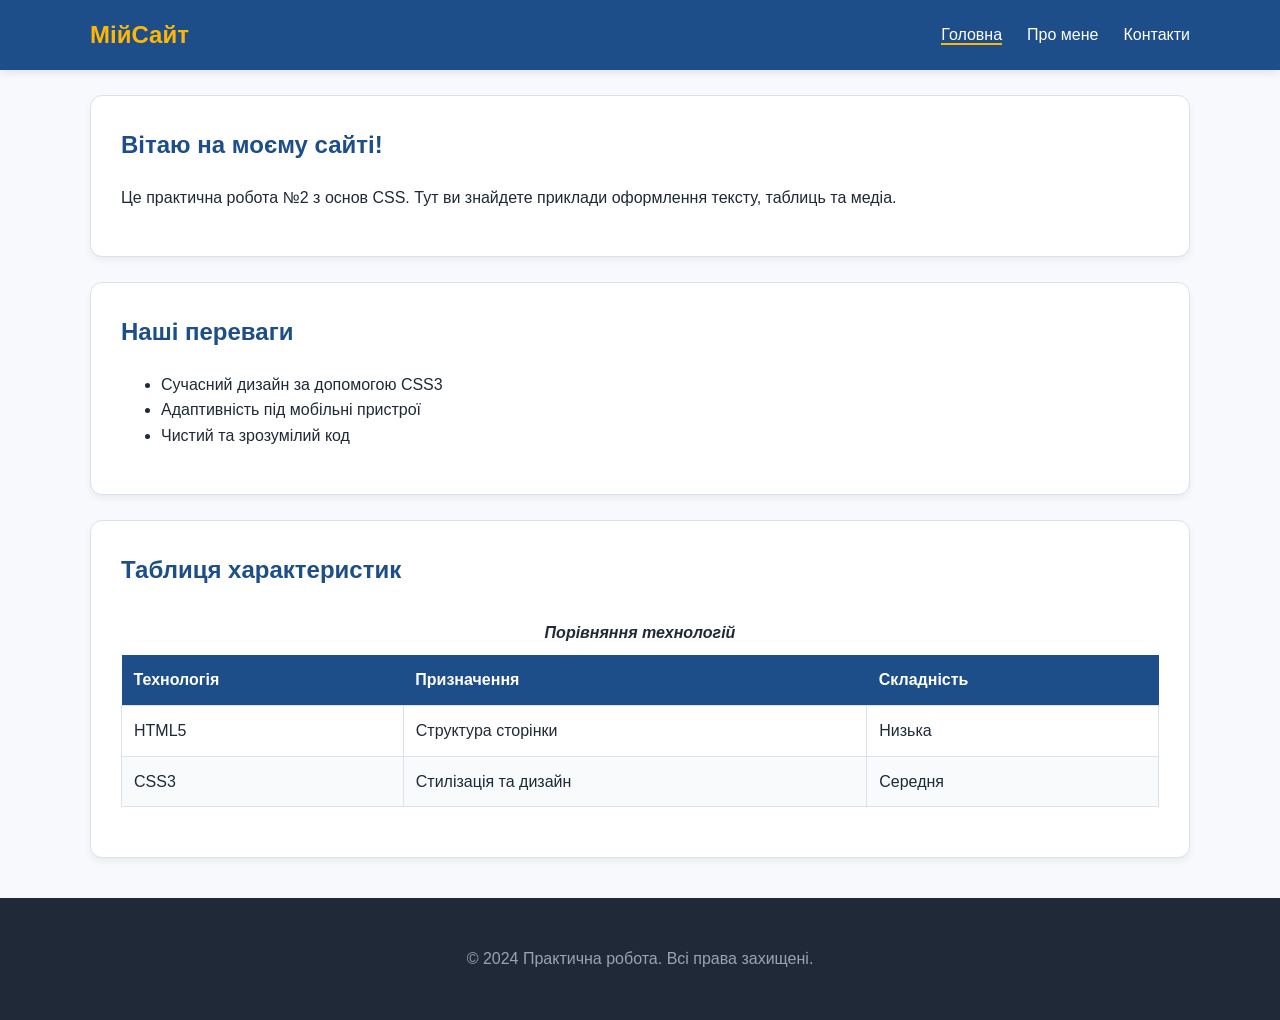
==== lab2/index.html @ a09e98dc "Add files via upload" ====
<!DOCTYPE html>
<html lang="uk">
<head>
    <meta charset="UTF-8">
    <meta name="viewport" content="width=device-width, initial-scale=1.0">
    <title>Мій Проєкт - Головна</title>
    <link rel="stylesheet" href="./styles/style.css">
    <link rel="stylesheet" href="./styles/responsive.css">
</head>
<body>
    <header class="site-header">
        <div class="container header-flex">
            <div class="logo">МійСайт</div>
            <nav>
                <ul class="nav-list">
                    <li><a href="index.html" class="active">Головна</a></li>
                    <li><a href="pages/about.html">Про мене</a></li>
                    <li><a href="pages/contact.html">Контакти</a></li>
                </ul>
            </nav>
        </div>
    </header>

    <main class="container">
        <section class="hero-card">
            <h1>Вітаю на моєму сайті!</h1>
            <p>Це практична робота №2 з основ CSS. Тут ви знайдете приклади оформлення тексту, таблиць та медіа.</p>
        </section>

        <section>
            <h2>Наші переваги</h2>
            <ul>
                <li>Сучасний дизайн за допомогою CSS3</li>
                <li>Адаптивність під мобільні пристрої</li>
                <li>Чистий та зрозумілий код</li>
            </ul>
        </section>

        <section>
            <h2>Таблиця характеристик</h2>
            <table>
                <caption>Порівняння технологій</caption>
                <thead>
                    <tr>
                        <th>Технологія</th>
                        <th>Призначення</th>
                        <th>Складність</th>
                    </tr>
                </thead>
                <tbody>
                    <tr>
                        <td>HTML5</td>
                        <td>Структура сторінки</td>
                        <td>Низька</td>
                    </tr>
                    <tr>
                        <td>CSS3</td>
                        <td>Стилізація та дизайн</td>
                        <td>Середня</td>
                    </tr>
                </tbody>
            </table>
        </section>
    </main>

    <footer class="site-footer">
        <div class="container">
            <p>&copy; 2024 Практична робота. Всі права захищені.</p>
        </div>
    </footer>
</body>
</html>
---- lab2/styles/style.css ----
/* =========================================
   1. ГЛОБАЛЬНІ ЗМІННІ ТА СКИНУТТЯ СТИЛІВ
   ========================================= */
:root {
    --color-primary: #1d4e89;      /* Основний синій */
    --color-accent: #ffb703;       /* Акцентний жовтий */
    --color-bg: #f7f9fc;           /* Світлий фон сторінки */
    --color-surface: #ffffff;      /* Білий фон для карток */
    --color-text: #1f2937;         /* Темно-сірий текст */
    --color-border: #d9e2ec;       /* Колір рамок */
    --shadow: 0 4px 6px rgba(0, 0, 0, 0.05);
    --transition: all 0.3s ease;
}

* {
    box-sizing: border-box; /* Блокова модель (пункт 5.2) */
}

body {
    margin: 0;
    font-family: 'Segoe UI', Roboto, Helvetica, Arial, sans-serif;
    line-height: 1.6;
    color: var(--color-text);
    background-color: var(--color-bg);
}

.container {
    width: min(1100px, calc(100% - 32px));
    margin: 0 auto; /* Центрування контенту */
}

/* =========================================
   2. ШАПКА ТА НАВІГАЦІЯ (Flexbox №1)
   ========================================= */
.site-header {
    background-color: var(--color-primary);
    color: white;
    padding: 1rem 0;
    box-shadow: 0 2px 10px rgba(0,0,0,0.1);
}

.header-flex {
    display: flex;
    justify-content: space-between;
    align-items: center;
}

.logo {
    font-size: 1.5rem;
    font-weight: bold;
    color: var(--color-accent);
}

.nav-list {
    display: flex; /* Flexbox для меню (пункт 5.3) */
    list-style: none;
    gap: 25px;
    margin: 0;
    padding: 0;
}

.nav-list a {
    color: white;
    text-decoration: none;
    font-weight: 500;
    transition: var(--transition);
}

.nav-list a:hover {
    color: var(--color-accent);
}

.nav-list a.active {
    border-bottom: 2px solid var(--color-accent);
}

/* =========================================
   3. ОСНОВНИЙ КОНТЕНТ ТА КАРТКИ
   ========================================= */
section {
    background: var(--color-surface);
    padding: 30px;
    margin: 25px 0;
    border-radius: 12px;
    border: 1px solid var(--color-border);
    box-shadow: var(--shadow);
}

h1, h2, h3 {
    color: var(--color-primary);
    margin-top: 0;
}

p {
    margin-bottom: 1rem;
}

/* Стилізація зображень та медіа */
img, video {
    max-width: 100%;
    height: auto;
    border-radius: 8px;
    display: block;
    margin: 15px 0;
}

/* =========================================
   4. ТАБЛИЦІ ТА СПИСКИ (Пункт 5.4)
   ========================================= */
table {
    width: 100%;
    border-collapse: collapse;
    margin: 20px 0;
    background: white;
}

table caption {
    padding: 10px;
    font-weight: bold;
    font-style: italic;
}

th {
    background-color: var(--color-primary);
    color: white;
    padding: 12px;
    text-align: left;
}

td {
    padding: 12px;
    border: 1px solid var(--color-border);
}

tr:nth-child(even) {
    background-color: #f8fafc; /* Зебра-стиль для таблиці */
}

/* =========================================
   5. ФОРМИ (Пункт 5.6)
   ========================================= */
.form-group {
    margin-bottom: 15px;
}

label {
    display: block;
    margin-bottom: 5px;
    font-weight: 600;
}

input, select, textarea {
    width: 100%;
    padding: 12px;
    border: 1px solid var(--color-border);
    border-radius: 8px;
    font-size: 1rem;
    transition: var(--transition);
}

input:focus, textarea:focus {
    outline: none;
    border-color: var(--color-primary);
    box-shadow: 0 0 0 3px rgba(29, 78, 137, 0.1);
}

button {
    background-color: var(--color-primary);
    color: white;
    padding: 12px 25px;
    border: none;
    border-radius: 8px;
    cursor: pointer;
    font-size: 1rem;
    font-weight: bold;
    transition: var(--transition);
}

button:hover {
    background-color: #153a66;
    transform: translateY(-1px);
}

/* =========================================
   6. FLEXBOX №2: ДВОКОЛОНКОВИЙ МАКЕТ
   ========================================= */
.two-column {
    display: flex;
    gap: 30px;
    align-items: flex-start;
}

.column-text, .column-media {
    flex: 1;
}

/* =========================================
   7. ПІДВАЛ (FOOTER)
   ========================================= */
.site-footer {
    background-color: #1f2937;
    color: #9ca3af;
    text-align: center;
    padding: 2rem 0;
    margin-top: 40px;
}
---- lab2/styles/responsive.css ----
/* --- Адаптація для планшетів та смартфонів --- */
@media (max-width: 768px) {
    .header-flex {
        flex-direction: column;
        gap: 15px;
    }

    .nav-list {
        gap: 10px;
    }

    section {
        padding: 15px;
    }

    /* Таблиця стає прокручуваною, якщо не влізає */
    table {
        display: block;
        overflow-x: auto;
    }
}
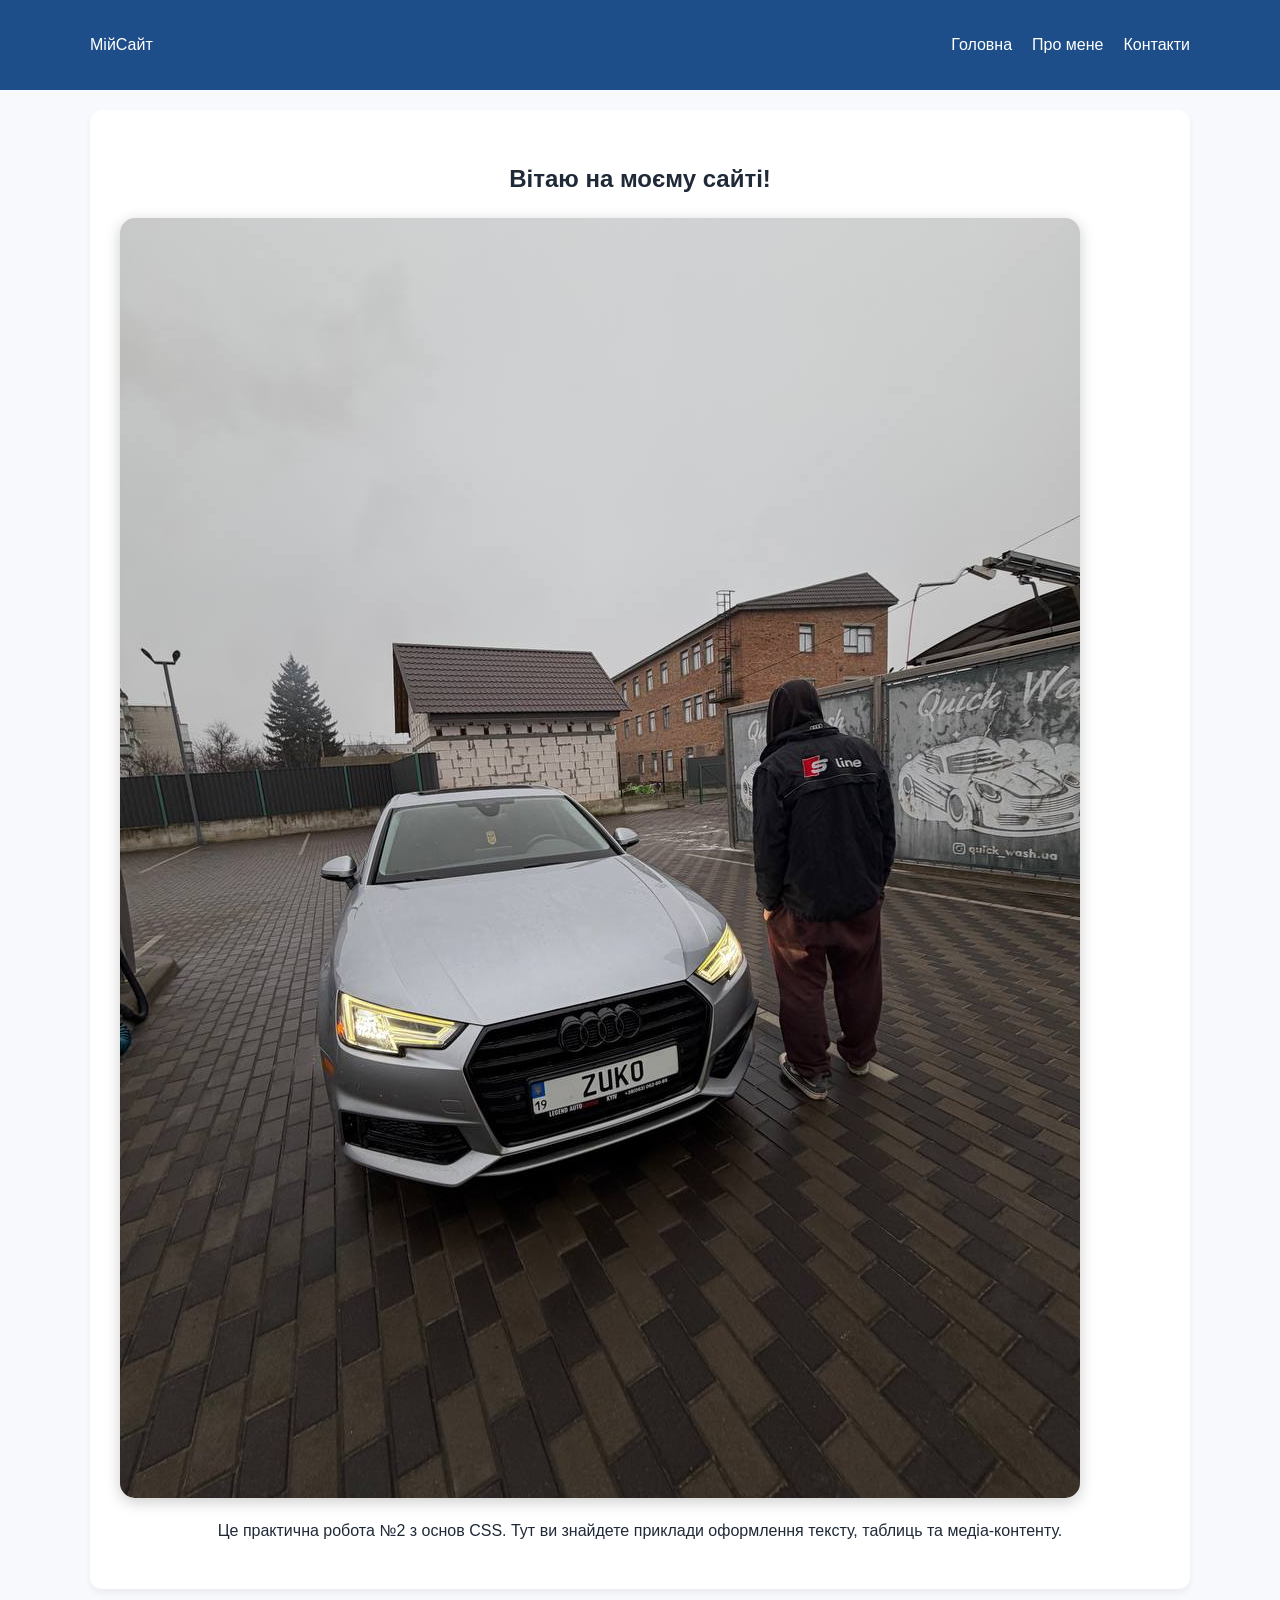
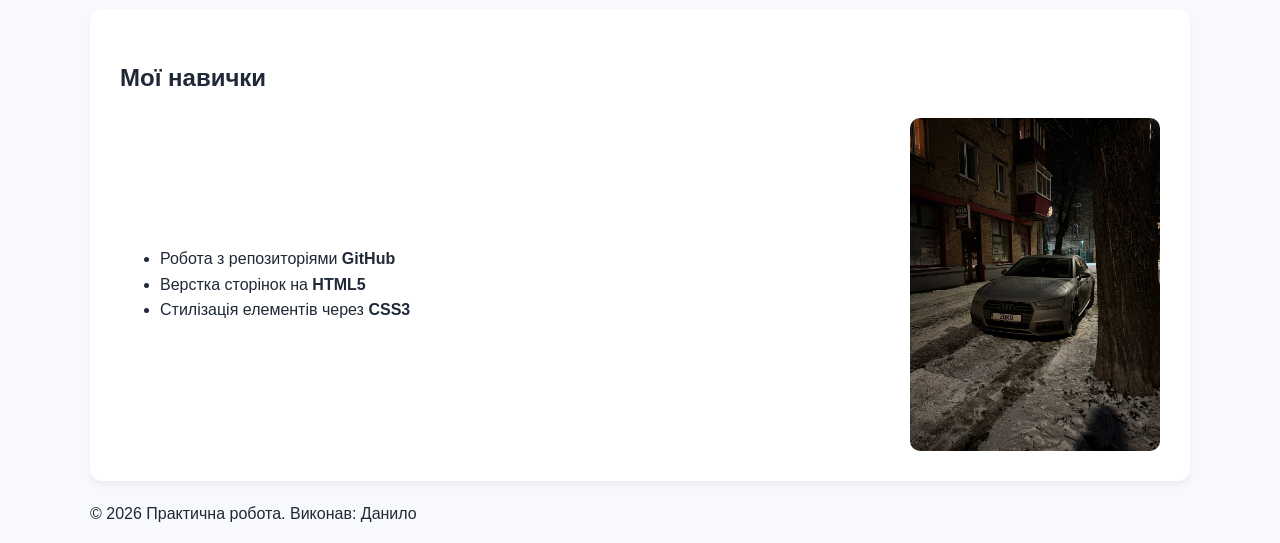
==== commit 50308f55: "Додав нове фото" ====
--- a/lab2/index.html
+++ b/lab2/index.html
@@ -4,8 +4,8 @@
     <meta charset="UTF-8">
     <meta name="viewport" content="width=device-width, initial-scale=1.0">
     <title>Мій Проєкт - Головна</title>
-    <link rel="stylesheet" href="./styles/style.css">
-    <link rel="stylesheet" href="./styles/responsive.css">
+    <link rel="stylesheet" href="styles/style.css">
+    <link rel="stylesheet" href="styles/responsive.css">
 </head>
 <body>
     <header class="site-header">
@@ -22,50 +22,30 @@
     </header>
 
     <main class="container">
-        <section class="hero-card">
+        <section class="hero-card" style="text-align: center;">
             <h1>Вітаю на моєму сайті!</h1>
-            <p>Це практична робота №2 з основ CSS. Тут ви знайдете приклади оформлення тексту, таблиць та медіа.</p>
+            
+            <img src="assets/image/1.jpg" alt="Головне фото" style="max-width: 100%; border-radius: 15px; margin: 20px 0; box-shadow: 0 4px 15px rgba(0,0,0,0.2);">
+            
+            <p>Це практична робота №2 з основ CSS. Тут ви знайдете приклади оформлення тексту, таблиць та медіа-контенту.</p>
         </section>
 
         <section>
-            <h2>Наші переваги</h2>
-            <ul>
-                <li>Сучасний дизайн за допомогою CSS3</li>
-                <li>Адаптивність під мобільні пристрої</li>
-                <li>Чистий та зрозумілий код</li>
-            </ul>
-        </section>
-
-        <section>
-            <h2>Таблиця характеристик</h2>
-            <table>
-                <caption>Порівняння технологій</caption>
-                <thead>
-                    <tr>
-                        <th>Технологія</th>
-                        <th>Призначення</th>
-                        <th>Складність</th>
-                    </tr>
-                </thead>
-                <tbody>
-                    <tr>
-                        <td>HTML5</td>
-                        <td>Структура сторінки</td>
-                        <td>Низька</td>
-                    </tr>
-                    <tr>
-                        <td>CSS3</td>
-                        <td>Стилізація та дизайн</td>
-                        <td>Середня</td>
-                    </tr>
-                </tbody>
-            </table>
+            <h2>Мої навички</h2>
+            <div style="display: flex; gap: 20px; align-items: center; flex-wrap: wrap;">
+                <ul style="flex: 1;">
+                    <li>Робота з репозиторіями <strong>GitHub</strong></li>
+                    <li>Верстка сторінок на <strong>HTML5</strong></li>
+                    <li>Стилізація елементів через <strong>CSS3</strong></li>
+                </ul>
+                <img src="assets/image/2.jpg" alt="Навички" style="max-width: 250px; border-radius: 10px;">
+            </div>
         </section>
     </main>
 
     <footer class="site-footer">
         <div class="container">
-            <p>&copy; 2024 Практична робота. Всі права захищені.</p>
+            <p>&copy; 2026 Практична робота. Виконав: Данило</p>
         </div>
     </footer>
 </body>
--- a/lab2/styles/style.css
+++ b/lab2/styles/style.css
@@ -1,42 +1,30 @@
-/* =========================================
-   1. ГЛОБАЛЬНІ ЗМІННІ ТА СКИНУТТЯ СТИЛІВ
-   ========================================= */
 :root {
-    --color-primary: #1d4e89;      /* Основний синій */
-    --color-accent: #ffb703;       /* Акцентний жовтий */
-    --color-bg: #f7f9fc;           /* Світлий фон сторінки */
-    --color-surface: #ffffff;      /* Білий фон для карток */
-    --color-text: #1f2937;         /* Темно-сірий текст */
-    --color-border: #d9e2ec;       /* Колір рамок */
-    --shadow: 0 4px 6px rgba(0, 0, 0, 0.05);
-    --transition: all 0.3s ease;
-}
-
-* {
-    box-sizing: border-box; /* Блокова модель (пункт 5.2) */
+    --color-primary: #1d4e89;
+    --color-accent: #ffb703;
+    --color-bg: #f7f9fc;
+    --color-surface: #ffffff;
+    --color-text: #1f2937;
+    --color-border: #d9e2ec;
 }
 
 body {
     margin: 0;
-    font-family: 'Segoe UI', Roboto, Helvetica, Arial, sans-serif;
+    font-family: 'Segoe UI', sans-serif;
+    background-color: var(--color-bg);
+    color: var(--color-text);
     line-height: 1.6;
-    color: var(--color-text);
-    background-color: var(--color-bg);
 }
 
 .container {
     width: min(1100px, calc(100% - 32px));
-    margin: 0 auto; /* Центрування контенту */
+    margin: 0 auto;
 }
 
-/* =========================================
-   2. ШАПКА ТА НАВІГАЦІЯ (Flexbox №1)
-   ========================================= */
+/* ШАПКА */
 .site-header {
     background-color: var(--color-primary);
+    padding: 1rem 0;
     color: white;
-    padding: 1rem 0;
-    box-shadow: 0 2px 10px rgba(0,0,0,0.1);
 }
 
 .header-flex {
@@ -45,162 +33,78 @@
     align-items: center;
 }
 
-.logo {
-    font-size: 1.5rem;
-    font-weight: bold;
-    color: var(--color-accent);
-}
-
 .nav-list {
-    display: flex; /* Flexbox для меню (пункт 5.3) */
+    display: flex;
     list-style: none;
-    gap: 25px;
-    margin: 0;
-    padding: 0;
+    gap: 20px;
 }
 
 .nav-list a {
     color: white;
     text-decoration: none;
-    font-weight: 500;
-    transition: var(--transition);
 }
 
-.nav-list a:hover {
-    color: var(--color-accent);
-}
-
-.nav-list a.active {
-    border-bottom: 2px solid var(--color-accent);
-}
-
-/* =========================================
-   3. ОСНОВНИЙ КОНТЕНТ ТА КАРТКИ
-   ========================================= */
+/* СЕКЦІЇ */
 section {
     background: var(--color-surface);
     padding: 30px;
-    margin: 25px 0;
+    margin: 20px 0;
     border-radius: 12px;
-    border: 1px solid var(--color-border);
-    box-shadow: var(--shadow);
+    box-shadow: 0 4px 6px rgba(0,0,0,0.05);
 }
 
-h1, h2, h3 {
-    color: var(--color-primary);
-    margin-top: 0;
+/* СТИЛІ ЗОБРАЖЕНЬ */
+img {
+    max-width: 100%;
+    height: auto;
+    border-radius: 10px;
+    display: block;
 }
 
-p {
-    margin-bottom: 1rem;
+.main-banner {
+    width: 100%;
+    max-height: 400px;
+    object-fit: cover;
+    margin: 20px 0;
 }
 
-/* Стилізація зображень та медіа */
-img, video {
-    max-width: 100%;
-    height: auto;
-    border-radius: 8px;
-    display: block;
-    margin: 15px 0;
+.side-img {
+    max-width: 300px;
+    margin-top: 15px;
 }
 
-/* =========================================
-   4. ТАБЛИЦІ ТА СПИСКИ (Пункт 5.4)
-   ========================================= */
+/* FLEXBOX ДЛЯ КОЛОНОК */
+.two-column {
+    display: flex;
+    gap: 30px;
+    flex-wrap: wrap;
+}
+
+.column-text, .column-media {
+    flex: 1;
+    min-width: 300px;
+}
+
+/* ВІДЕО */
+video {
+    width: 100%;
+    border-radius: 8px;
+    background: #000;
+}
+
+/* ТАБЛИЦЯ */
 table {
     width: 100%;
     border-collapse: collapse;
-    margin: 20px 0;
-    background: white;
 }
 
-table caption {
-    padding: 10px;
-    font-weight: bold;
-    font-style: italic;
-}
-
-th {
-    background-color: var(--color-primary);
-    color: white;
+th, td {
+    border: 1px solid var(--color-border);
     padding: 12px;
     text-align: left;
 }
 
-td {
-    padding: 12px;
-    border: 1px solid var(--color-border);
-}
-
-tr:nth-child(even) {
-    background-color: #f8fafc; /* Зебра-стиль для таблиці */
-}
-
-/* =========================================
-   5. ФОРМИ (Пункт 5.6)
-   ========================================= */
-.form-group {
-    margin-bottom: 15px;
-}
-
-label {
-    display: block;
-    margin-bottom: 5px;
-    font-weight: 600;
-}
-
-input, select, textarea {
-    width: 100%;
-    padding: 12px;
-    border: 1px solid var(--color-border);
-    border-radius: 8px;
-    font-size: 1rem;
-    transition: var(--transition);
-}
-
-input:focus, textarea:focus {
-    outline: none;
-    border-color: var(--color-primary);
-    box-shadow: 0 0 0 3px rgba(29, 78, 137, 0.1);
-}
-
-button {
-    background-color: var(--color-primary);
+th {
+    background: var(--color-primary);
     color: white;
-    padding: 12px 25px;
-    border: none;
-    border-radius: 8px;
-    cursor: pointer;
-    font-size: 1rem;
-    font-weight: bold;
-    transition: var(--transition);
-}
-
-button:hover {
-    background-color: #153a66;
-    transform: translateY(-1px);
-}
-
-/* =========================================
-   6. FLEXBOX №2: ДВОКОЛОНКОВИЙ МАКЕТ
-   ========================================= */
-.two-column {
-    display: flex;
-    gap: 30px;
-    align-items: flex-start;
-}
-
-.column-text, .column-media {
-    flex: 1;
-}
-
-/* =========================================
-   7. ПІДВАЛ (FOOTER)
-   ========================================= */
-.site-footer {
-    background-color: #1f2937;
-    color: #9ca3af;
-    text-align: center;
-    padding: 2rem 0;
-    margin-top: 40px;
 }
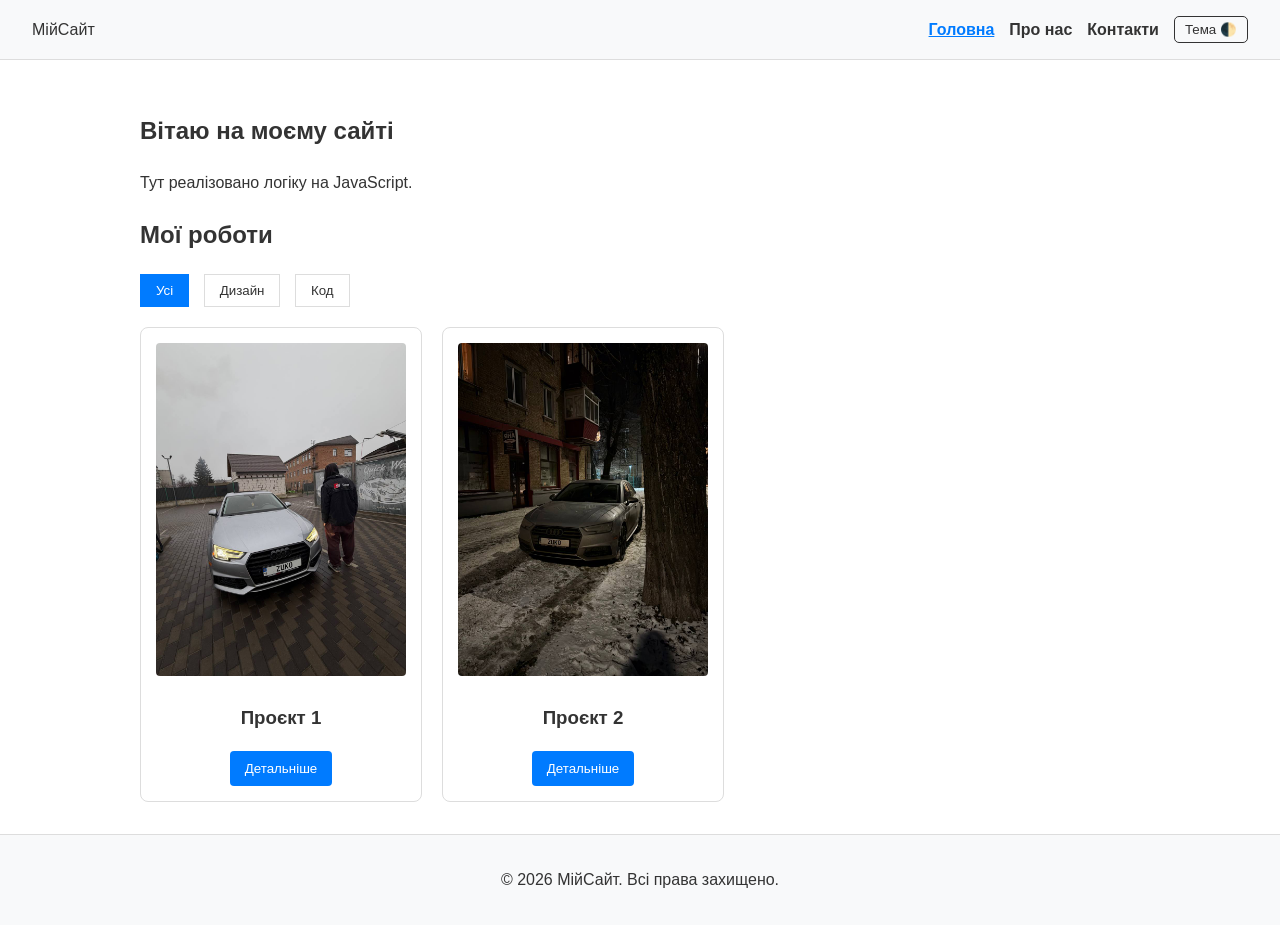
==== commit 171cc1cf: "Додано JavaScript логіку, адаптивність та голосове повідомлення" ====
--- a/lab2/index.html
+++ b/lab2/index.html
@@ -3,50 +3,73 @@
 <head>
     <meta charset="UTF-8">
     <meta name="viewport" content="width=device-width, initial-scale=1.0">
-    <title>Мій Проєкт - Головна</title>
+    <title>Головна - Мой сайт</title>
     <link rel="stylesheet" href="styles/style.css">
     <link rel="stylesheet" href="styles/responsive.css">
+    <script src="js/main.js" defer></script>
 </head>
 <body>
-    <header class="site-header">
-        <div class="container header-flex">
-            <div class="logo">МійСайт</div>
-            <nav>
-                <ul class="nav-list">
-                    <li><a href="index.html" class="active">Головна</a></li>
-                    <li><a href="pages/about.html">Про мене</a></li>
-                    <li><a href="pages/contact.html">Контакти</a></li>
-                </ul>
-            </nav>
-        </div>
+    <header class="header">
+        <div class="logo">МійСайт</div>
+        <button class="menu-btn" aria-expanded="false" aria-label="Відкрити меню">☰</button>
+        
+        <nav class="nav-menu">
+            <a href="index.html" class="nav-link">Головна</a>
+            <a href="pages/about.html" class="nav-link">Про нас</a>
+            <a href="pages/contact.html" class="nav-link">Контакти</a>
+            <button class="theme-toggle">Тема 🌓</button>
+        </nav>
     </header>
 
-    <main class="container">
-        <section class="hero-card" style="text-align: center;">
-            <h1>Вітаю на моєму сайті!</h1>
-            
-            <img src="assets/image/1.jpg" alt="Головне фото" style="max-width: 100%; border-radius: 15px; margin: 20px 0; box-shadow: 0 4px 15px rgba(0,0,0,0.2);">
-            
-            <p>Це практична робота №2 з основ CSS. Тут ви знайдете приклади оформлення тексту, таблиць та медіа-контенту.</p>
+    <main>
+        <section class="hero">
+            <h1>Вітаю на моєму сайті</h1>
+            <p>Тут реалізовано логіку на JavaScript.</p>
         </section>
 
-        <section>
-            <h2>Мої навички</h2>
-            <div style="display: flex; gap: 20px; align-items: center; flex-wrap: wrap;">
-                <ul style="flex: 1;">
-                    <li>Робота з репозиторіями <strong>GitHub</strong></li>
-                    <li>Верстка сторінок на <strong>HTML5</strong></li>
-                    <li>Стилізація елементів через <strong>CSS3</strong></li>
-                </ul>
-                <img src="assets/image/2.jpg" alt="Навички" style="max-width: 250px; border-radius: 10px;">
+        <section class="portfolio">
+            <h2>Мої роботи</h2>
+            <div class="filters">
+                <button class="filter-btn is-active" data-filter="all">Усі</button>
+                <button class="filter-btn" data-filter="design">Дизайн</button>
+                <button class="filter-btn" data-filter="code">Код</button>
+            </div>
+
+            <div class="cards-grid">
+                <div class="filterable-card card" data-category="design">
+                    <img src="assets/image/1.jpg" alt="Робота 1">
+                    <h3>Проєкт 1</h3>
+                    <button class="modal-trigger btn" data-target="modal-1">Детальніше</button>
+                </div>
+                <div class="filterable-card card" data-category="code">
+                    <img src="assets/image/2.jpg" alt="Робота 2">
+                    <h3>Проєкт 2</h3>
+                    <button class="modal-trigger btn" data-target="modal-2">Детальніше</button>
+                </div>
             </div>
         </section>
     </main>
 
-    <footer class="site-footer">
-        <div class="container">
-            <p>&copy; 2026 Практична робота. Виконав: Данило</p>
+    <footer class="footer">
+        <p>&copy; <span id="current-year"></span> МійСайт. Всі права захищено.</p>
+    </footer>
+
+    <button class="back-to-top" aria-label="Вгору">↑</button>
+
+    <div class="modal" id="modal-1">
+        <div class="modal-content">
+            <button class="modal-close">&times;</button>
+            <h2>Деталі Проєкту 1</h2>
+            <p>Тут опис першого проєкту.</p>
         </div>
-    </footer>
+    </div>
+    
+    <div class="modal" id="modal-2">
+        <div class="modal-content">
+            <button class="modal-close">&times;</button>
+            <h2>Деталі Проєкту 2</h2>
+            <p>Тут опис другого проєкту.</p>
+        </div>
+    </div>
 </body>
 </html>
--- a/lab2/styles/style.css
+++ b/lab2/styles/style.css
@@ -1,110 +1,156 @@
+/* Базові змінні для світлої теми */
 :root {
-    --color-primary: #1d4e89;
-    --color-accent: #ffb703;
-    --color-bg: #f7f9fc;
-    --color-surface: #ffffff;
-    --color-text: #1f2937;
-    --color-border: #d9e2ec;
+    --bg-color: #ffffff;
+    --text-color: #333333;
+    --primary-color: #007bff;
+    --nav-bg: #f8f9fa;
+    --card-bg: #ffffff;
+    --border-color: #dddddd;
+}
+
+/* Змінні для темної теми (П.4) */
+body.theme-dark {
+    --bg-color: #1a1a1a;
+    --text-color: #f1f1f1;
+    --primary-color: #4da3ff;
+    --nav-bg: #2d2d2d;
+    --card-bg: #2d2d2d;
+    --border-color: #444444;
 }
 
 body {
+    font-family: Arial, sans-serif;
+    background-color: var(--bg-color);
+    color: var(--text-color);
     margin: 0;
-    font-family: 'Segoe UI', sans-serif;
-    background-color: var(--color-bg);
-    color: var(--color-text);
+    padding: 0;
     line-height: 1.6;
+    transition: background-color 0.3s, color 0.3s;
 }
 
-.container {
-    width: min(1100px, calc(100% - 32px));
-    margin: 0 auto;
+/* Шапка та Навігація */
+.header {
+    display: flex;
+    justify-content: space-between;
+    align-items: center;
+    padding: 1rem 2rem;
+    background-color: var(--nav-bg);
+    border-bottom: 1px solid var(--border-color);
+}
+.nav-menu { display: flex; gap: 15px; align-items: center; }
+.nav-link { text-decoration: none; color: var(--text-color); font-weight: bold; }
+.nav-link:hover { color: var(--primary-color); }
+
+/* Підсвічування активної сторінки (П.2) */
+.nav-link.is-active { color: var(--primary-color); text-decoration: underline; }
+
+/* Кнопка меню (хована на ПК) */
+.menu-btn { display: none; background: none; border: none; font-size: 1.5rem; cursor: pointer; color: var(--text-color); }
+
+/* Кнопка теми */
+.theme-toggle { background: none; border: 1px solid var(--text-color); color: var(--text-color); padding: 5px 10px; cursor: pointer; border-radius: 5px; }
+
+main { padding: 2rem; max-width: 1000px; margin: 0 auto; min-height: 70vh; }
+.footer { text-align: center; padding: 1rem; background-color: var(--nav-bg); border-top: 1px solid var(--border-color); }
+
+/* Кнопка Вгору (П.5) */
+.back-to-top {
+    position: fixed; bottom: 20px; right: 20px;
+    background: var(--primary-color); color: white;
+    border: none; border-radius: 50%;
+    width: 40px; height: 40px;
+    font-size: 20px; cursor: pointer;
+    opacity: 0; visibility: hidden;
+    transition: opacity 0.3s, visibility 0.3s;
+}
+.back-to-top.is-visible { opacity: 1; visibility: visible; }
+
+/* Фільтри та Картки (П.7) */
+.filters { margin-bottom: 20px; }
+.filter-btn { padding: 8px 15px; margin-right: 10px; cursor: pointer; border: 1px solid var(--border-color); background: var(--card-bg); color: var(--text-color); }
+.filter-btn.is-active { background: var(--primary-color); color: white; border-color: var(--primary-color); }
+.cards-grid { display: flex; gap: 20px; flex-wrap: wrap; }
+.card { border: 1px solid var(--border-color); padding: 15px; background: var(--card-bg); border-radius: 8px; width: 250px; text-align: center; }
+.card img { max-width: 100%; height: auto; border-radius: 4px; }
+.btn { background: var(--primary-color); color: white; border: none; padding: 10px 15px; cursor: pointer; border-radius: 4px; }
+
+/* Акордеон (П.6) */
+.accordion-item { border: 1px solid var(--border-color); margin-bottom: 10px; border-radius: 5px; overflow: hidden; }
+.accordion-header { width: 100%; text-align: left; padding: 15px; background: var(--card-bg); border: none; cursor: pointer; color: var(--text-color); font-size: 1rem; font-weight: bold; }
+.accordion-header:hover { background: var(--nav-bg); }
+.accordion-content { padding: 15px; border-top: 1px solid var(--border-color); background: var(--bg-color); }
+/* Стрілочка для акордеону */
+.accordion-header::after { content: ' ▼'; float: right; }
+.accordion-header.is-active::after { content: ' ▲'; }
+
+/* Модальне вікно (П.8) */
+.modal {
+    display: none; position: fixed; z-index: 1000; left: 0; top: 0; width: 100%; height: 100%;
+    background-color: rgba(0, 0, 0, 0.5);
+}
+.modal.is-open { display: flex; align-items: center; justify-content: center; }
+.modal-content { background-color: var(--bg-color); padding: 20px; border-radius: 8px; width: 80%; max-width: 500px; position: relative; }
+.modal-close { position: absolute; top: 10px; right: 15px; font-size: 24px; cursor: pointer; background: none; border: none; color: var(--text-color); }
+
+/* Форма (П.9) */
+.form-group { margin-bottom: 15px; }
+.form-group label { display: block; margin-bottom: 5px; }
+.form-group input, .form-group textarea {
+    width: 100%; padding: 10px; border: 1px solid var(--border-color); border-radius: 4px;
+    background: var(--bg-color); color: var(--text-color); box-sizing: border-box;
+}
+.counter { text-align: right; font-size: 0.8rem; margin-top: 5px; color: gray; }
+.text-danger { color: red; font-weight: bold; }
+.input-invalid { border-color: red !important; outline: none; }
+.success-alert { background: #d4edda; color: #155724; padding: 20px; border-radius: 5px; margin-top: 20px; border: 1px solid #c3e6cb; }
+/* =========================================
+   Голосове повідомлення (Рингтон)
+   ========================================= */
+.voice-message {
+    display: inline-flex;
+    align-items: center;
+    background-color: #e5e5ea; /* Колір бульбашки (світла тема) */
+    padding: 10px 15px;
+    border-radius: 20px;
+    border-bottom-left-radius: 5px; /* Хвостик повідомлення */
+    max-width: 100%;
+    margin: 20px 0;
+    gap: 15px;
+    box-shadow: 0 2px 5px rgba(0,0,0,0.1);
 }
 
-/* ШАПКА */
-.site-header {
-    background-color: var(--color-primary);
-    padding: 1rem 0;
+/* Адаптація під темну тему, яку ми робили раніше */
+body.theme-dark .voice-message {
+    background-color: #3a3a3c;
+}
+
+.voice-avatar {
+    font-size: 20px;
+    background: var(--primary-color);
+    border-radius: 50%;
+    min-width: 40px;
+    height: 40px;
+    display: flex;
+    justify-content: center;
+    align-items: center;
     color: white;
 }
 
-.header-flex {
+.voice-player {
     display: flex;
-    justify-content: space-between;
-    align-items: center;
+    flex-direction: column;
 }
 
-.nav-list {
-    display: flex;
-    list-style: none;
-    gap: 20px;
+.voice-title {
+    margin: 0 0 5px 5px;
+    font-size: 12px;
+    color: #8e8e93;
+    font-weight: bold;
 }
 
-.nav-list a {
-    color: white;
-    text-decoration: none;
-}
-
-/* СЕКЦІЇ */
-section {
-    background: var(--color-surface);
-    padding: 30px;
-    margin: 20px 0;
-    border-radius: 12px;
-    box-shadow: 0 4px 6px rgba(0,0,0,0.05);
-}
-
-/* СТИЛІ ЗОБРАЖЕНЬ */
-img {
-    max-width: 100%;
-    height: auto;
-    border-radius: 10px;
-    display: block;
-}
-
-.main-banner {
-    width: 100%;
-    max-height: 400px;
-    object-fit: cover;
-    margin: 20px 0;
-}
-
-.side-img {
-    max-width: 300px;
-    margin-top: 15px;
-}
-
-/* FLEXBOX ДЛЯ КОЛОНОК */
-.two-column {
-    display: flex;
-    gap: 30px;
-    flex-wrap: wrap;
-}
-
-.column-text, .column-media {
-    flex: 1;
-    min-width: 300px;
-}
-
-/* ВІДЕО */
-video {
-    width: 100%;
-    border-radius: 8px;
-    background: #000;
-}
-
-/* ТАБЛИЦЯ */
-table {
-    width: 100%;
-    border-collapse: collapse;
-}
-
-th, td {
-    border: 1px solid var(--color-border);
-    padding: 12px;
-    text-align: left;
-}
-
-th {
-    background: var(--color-primary);
-    color: white;
+/* Зменшуємо стандартний плеєр браузера, щоб був акуратнішим */
+.voice-player audio {
+    height: 35px;
+    width: 230px;
+    outline: none;
 }
--- a/lab2/styles/responsive.css
+++ b/lab2/styles/responsive.css
@@ -1,21 +1,38 @@
-/* --- Адаптація для планшетів та смартфонів --- */
-@media (max-width: 768px) {
-    .header-flex {
-        flex-direction: column;
-        gap: 15px;
+/* Мобільні пристрої (ширина екрану до 768px) */
+@media screen and (max-width: 768px) {
+    /* Показуємо кнопку бургера */
+    .menu-btn {
+        display: block;
     }
 
-    .nav-list {
-        gap: 10px;
+    /* Ховаємо меню за замовчуванням */
+    .nav-menu {
+        display: none;
+        flex-direction: column;
+        position: absolute;
+        top: 60px; /* Висота шапки */
+        left: 0;
+        width: 100%;
+        background-color: var(--nav-bg);
+        padding: 1rem 0;
+        border-bottom: 1px solid var(--border-color);
+        box-shadow: 0 4px 6px rgba(0,0,0,0.1);
+        z-index: 100;
     }
 
-    section {
-        padding: 15px;
+    /* Клас, який додає JS для показу меню */
+    .nav-menu.is-open {
+        display: flex;
     }
 
-    /* Таблиця стає прокручуваною, якщо не влізає */
-    table {
-        display: block;
-        overflow-x: auto;
+    /* Адаптація сітки карток */
+    .cards-grid {
+        flex-direction: column;
+        align-items: center;
+    }
+
+    .card {
+        width: 100%;
+        max-width: 350px;
     }
 }
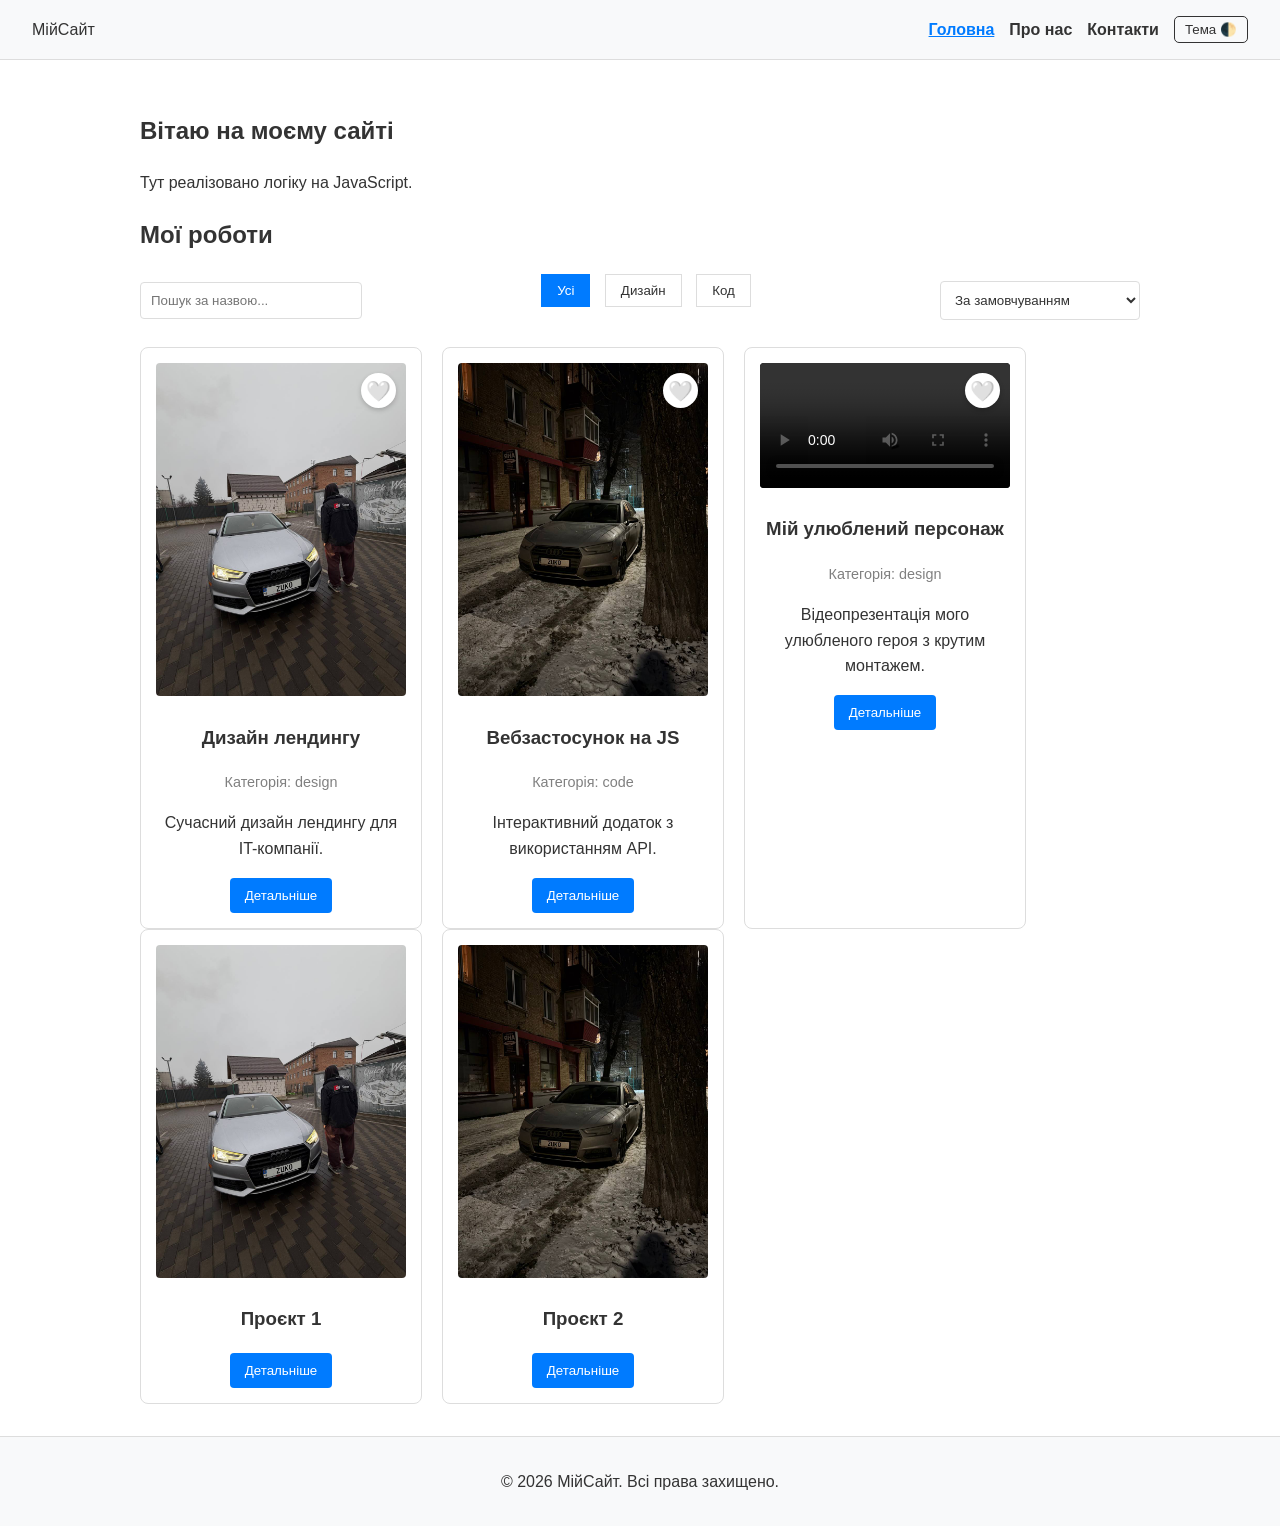
==== commit afa0f05a: "Додав улюбленого персонажа та виправив JSON" ====
--- a/lab2/index.html
+++ b/lab2/index.html
@@ -27,13 +27,31 @@
             <p>Тут реалізовано логіку на JavaScript.</p>
         </section>
 
-        <section class="portfolio">
+       <section class="portfolio" id="portfolio-section">
             <h2>Мої роботи</h2>
-            <div class="filters">
-                <button class="filter-btn is-active" data-filter="all">Усі</button>
-                <button class="filter-btn" data-filter="design">Дизайн</button>
-                <button class="filter-btn" data-filter="code">Код</button>
+            
+            <div class="catalog-controls">
+                <input type="text" id="search-input" placeholder="Пошук за назвою..." class="search-input">
+                
+                <div class="filters" id="catalog-filters">
+                    <button class="filter-btn is-active" data-filter="all">Усі</button>
+                    <button class="filter-btn" data-filter="design">Дизайн</button>
+                    <button class="filter-btn" data-filter="code">Код</button>
+                </div>
+
+                <select id="sort-select" class="sort-select">
+                    <option value="default">За замовчуванням</option>
+                    <option value="title-asc">За алфавітом (А-Я)</option>
+                    <option value="title-desc">За алфавітом (Я-А)</option>
+                </select>
             </div>
+
+            <div id="catalog-loading" class="catalog-state">⏳ Завантаження даних...</div>
+            <div id="catalog-error" class="catalog-state text-danger" hidden>❌ Помилка завантаження даних.</div>
+            <div id="catalog-empty" class="catalog-state" hidden>📭 За вашим запитом нічого не знайдено.</div>
+
+            <div class="cards-grid" id="catalog-grid" hidden></div>
+        </section>
 
             <div class="cards-grid">
                 <div class="filterable-card card" data-category="design">
--- a/lab2/styles/style.css
+++ b/lab2/styles/style.css
@@ -153,4 +153,64 @@
     height: 35px;
     width: 230px;
     outline: none;
+}
+/* --- Нові стилі для Каталогу (Практична 9-10) --- */
+.catalog-controls {
+    display: flex;
+    flex-wrap: wrap;
+    gap: 15px;
+    margin-bottom: 20px;
+    align-items: center;
+    justify-content: space-between;
+}
+
+.search-input, .sort-select {
+    padding: 10px;
+    border: 1px solid var(--border-color);
+    border-radius: 4px;
+    background: var(--bg-color);
+    color: var(--text-color);
+    min-width: 200px;
+}
+
+.catalog-state {
+    text-align: center;
+    padding: 40px;
+    font-size: 1.2rem;
+    background: var(--card-bg);
+    border-radius: 8px;
+    border: 1px dashed var(--border-color);
+    margin-bottom: 20px;
+}
+
+.card-header {
+    position: relative;
+}
+
+.fav-btn {
+    position: absolute;
+    top: 10px;
+    right: 10px;
+    background: white;
+    border: none;
+    border-radius: 50%;
+    width: 35px;
+    height: 35px;
+    font-size: 20px;
+    cursor: pointer;
+    box-shadow: 0 2px 5px rgba(0,0,0,0.2);
+    display: flex;
+    align-items: center;
+    justify-content: center;
+    transition: transform 0.2s;
+}
+
+.fav-btn:hover { transform: scale(1.1); }
+.fav-btn.is-fav { color: red; }
+.fav-btn:not(.is-fav) { color: gray; }
+
+.card video {
+    width: 100%;
+    border-radius: 4px;
+    background: #000;
 }
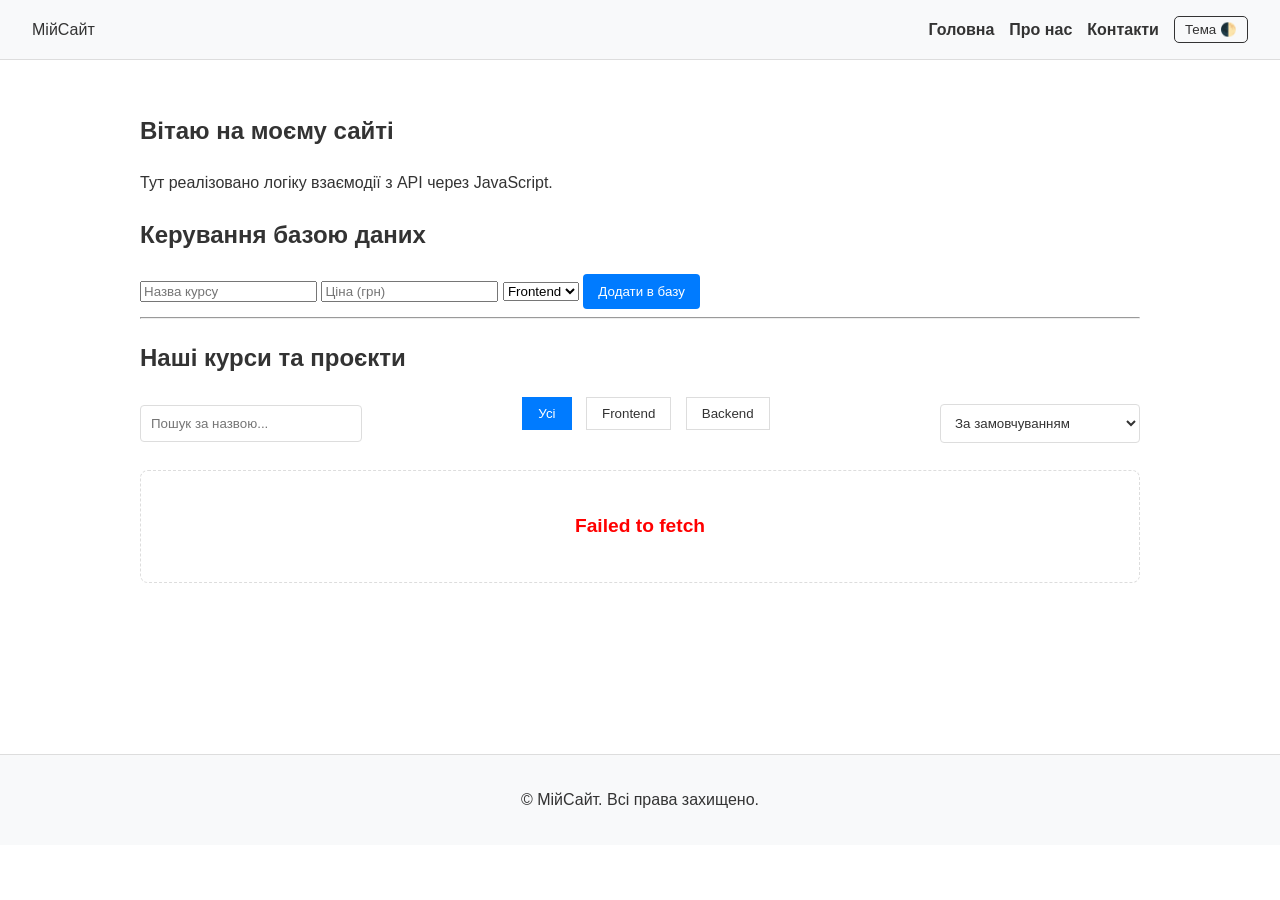
==== commit 4a044388: "feat: implement REST API integration with json-server and CRUD logic" ====
--- a/lab2/index.html
+++ b/lab2/index.html
@@ -3,10 +3,10 @@
 <head>
     <meta charset="UTF-8">
     <meta name="viewport" content="width=device-width, initial-scale=1.0">
-    <title>Головна - Мой сайт</title>
+    <title>Головна - Мій сайт</title>
     <link rel="stylesheet" href="styles/style.css">
     <link rel="stylesheet" href="styles/responsive.css">
-    <script src="js/main.js" defer></script>
+    <script type="module" src="js/main.js" defer></script>
 </head>
 <body>
     <header class="header">
@@ -24,19 +24,35 @@
     <main>
         <section class="hero">
             <h1>Вітаю на моєму сайті</h1>
-            <p>Тут реалізовано логіку на JavaScript.</p>
+            <p>Тут реалізовано логіку взаємодії з API через JavaScript.</p>
         </section>
 
-       <section class="portfolio" id="portfolio-section">
-            <h2>Мої роботи</h2>
+        <section class="admin-panel container">
+            <h2>Керування базою даних</h2>
+            <form id="item-form" class="form-container">
+                <input type="text" name="title" placeholder="Назва курсу" required>
+                <input type="number" name="price" placeholder="Ціна (грн)" required>
+                <select name="category">
+                    <option value="frontend">Frontend</option>
+                    <option value="backend">Backend</option>
+                    <option value="design">Design</option>
+                </select>
+                <button type="submit" class="btn btn-add">Додати в базу</button>
+            </form>
+        </section>
+
+        <hr>
+
+        <section class="portfolio" id="portfolio-section">
+            <h2>Наші курси та проєкти</h2>
             
             <div class="catalog-controls">
                 <input type="text" id="search-input" placeholder="Пошук за назвою..." class="search-input">
                 
                 <div class="filters" id="catalog-filters">
                     <button class="filter-btn is-active" data-filter="all">Усі</button>
-                    <button class="filter-btn" data-filter="design">Дизайн</button>
-                    <button class="filter-btn" data-filter="code">Код</button>
+                    <button class="filter-btn" data-filter="frontend">Frontend</button>
+                    <button class="filter-btn" data-filter="backend">Backend</button>
                 </div>
 
                 <select id="sort-select" class="sort-select">
@@ -46,25 +62,12 @@
                 </select>
             </div>
 
-            <div id="catalog-loading" class="catalog-state">⏳ Завантаження даних...</div>
-            <div id="catalog-error" class="catalog-state text-danger" hidden>❌ Помилка завантаження даних.</div>
-            <div id="catalog-empty" class="catalog-state" hidden>📭 За вашим запитом нічого не знайдено.</div>
+            <div id="catalog-loading" class="catalog-state">⏳ Завантаження даних з сервера...</div>
+            <div id="catalog-error" class="catalog-state text-danger" hidden>❌ Помилка з'єднання з сервером!</div>
+            <div id="catalog-empty" class="catalog-state" hidden>📭 Записів не знайдено.</div>
 
-            <div class="cards-grid" id="catalog-grid" hidden></div>
-        </section>
-
-            <div class="cards-grid">
-                <div class="filterable-card card" data-category="design">
-                    <img src="assets/image/1.jpg" alt="Робота 1">
-                    <h3>Проєкт 1</h3>
-                    <button class="modal-trigger btn" data-target="modal-1">Детальніше</button>
+            <div class="cards-grid" id="catalog-grid">
                 </div>
-                <div class="filterable-card card" data-category="code">
-                    <img src="assets/image/2.jpg" alt="Робота 2">
-                    <h3>Проєкт 2</h3>
-                    <button class="modal-trigger btn" data-target="modal-2">Детальніше</button>
-                </div>
-            </div>
         </section>
     </main>
 
@@ -77,17 +80,10 @@
     <div class="modal" id="modal-1">
         <div class="modal-content">
             <button class="modal-close">&times;</button>
-            <h2>Деталі Проєкту 1</h2>
-            <p>Тут опис першого проєкту.</p>
+            <h2>Деталі Проєкту</h2>
+            <p>Тут опис проєкту з бази даних.</p>
         </div>
     </div>
-    
-    <div class="modal" id="modal-2">
-        <div class="modal-content">
-            <button class="modal-close">&times;</button>
-            <h2>Деталі Проєкту 2</h2>
-            <p>Тут опис другого проєкту.</p>
-        </div>
-    </div>
+
 </body>
 </html>
